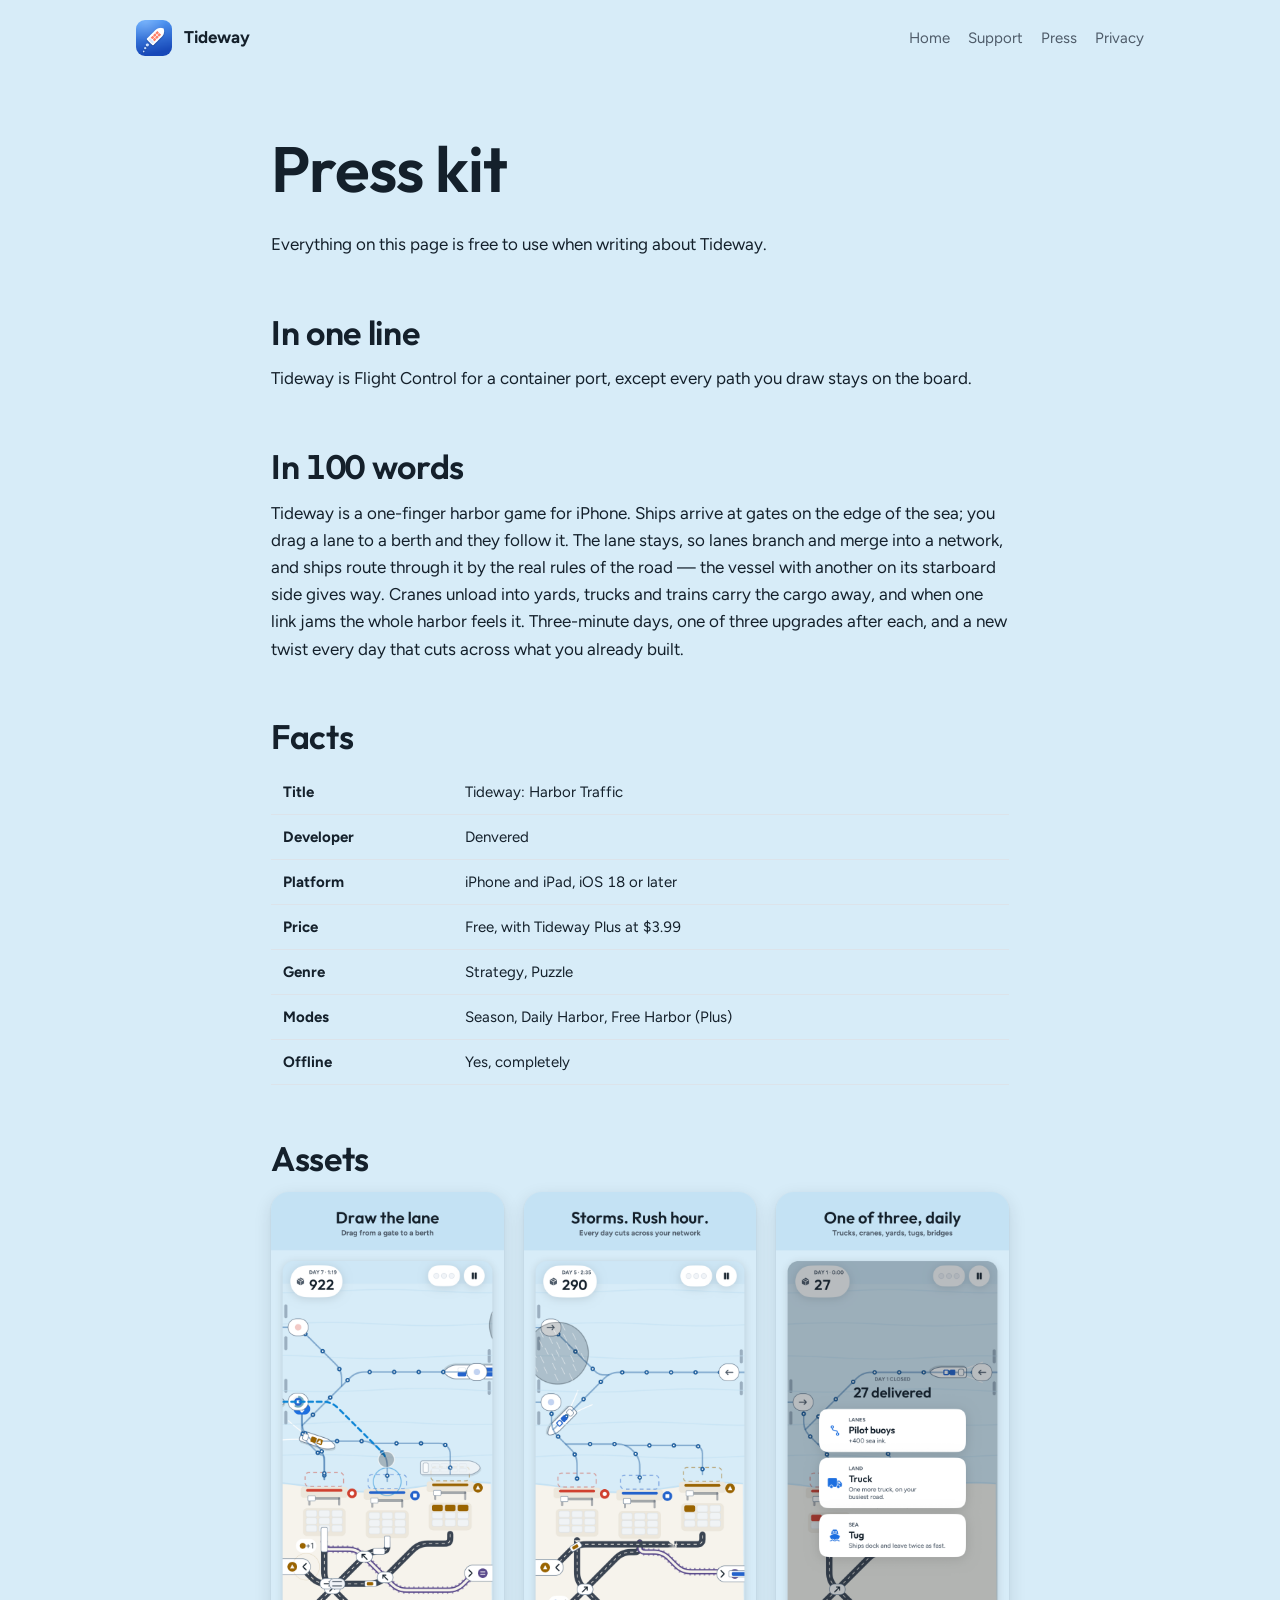
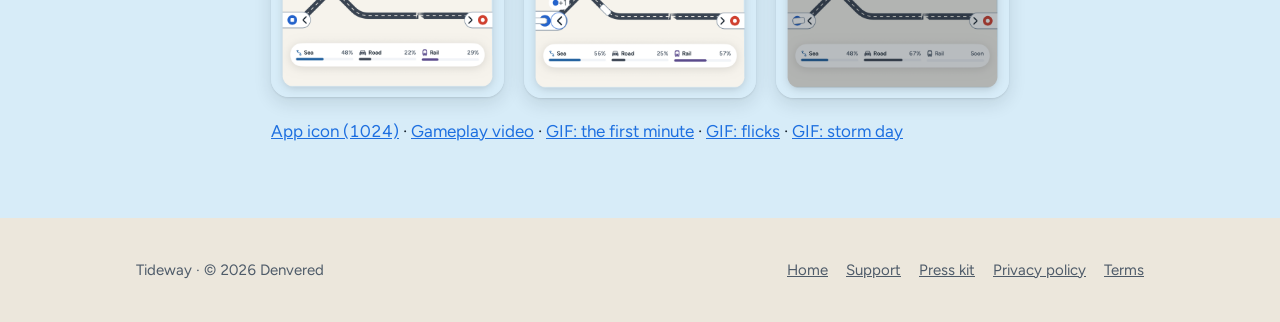
==== press.html @ 01c4c40a "Tideway site: home, support, press, privacy, terms, 404 Static pages in the game's own tokens, Day a" ====
<!doctype html>
<html lang="en">
<head>
<meta charset="utf-8">
<meta name="viewport" content="width=device-width, initial-scale=1">
<title>Press kit — Tideway</title>
<meta name="description" content="Icon, screenshots, GIFs and a 100-word blurb for Tideway.">
<link rel="icon" href="assets/icon.png">
<link rel="canonical" href="https://jakeintech.github.io/tideway-site/press.html">
<meta property="og:type" content="website">
<meta property="og:title" content="Press kit — Tideway">
<meta property="og:description" content="Icon, screenshots, GIFs and a 100-word blurb for Tideway.">
<meta property="og:image" content="https://jakeintech.github.io/tideway-site/assets/og.png">
<meta property="og:url" content="https://jakeintech.github.io/tideway-site/press.html">
<meta name="twitter:card" content="summary_large_image">
<link rel="preconnect" href="https://fonts.googleapis.com">
<link rel="preconnect" href="https://fonts.gstatic.com" crossorigin>
<link rel="stylesheet" href="https://fonts.googleapis.com/css2?family=Outfit:wght@600&family=Figtree:wght@400;600;700&display=swap">
<link rel="stylesheet" href="assets/site.css">

</head>
<body>
<header class="site"><div class="wrap">
  <img src="assets/icon.png" alt="">
  <strong>Tideway</strong>
  <nav>
    <a href="index.html">Home</a>
    <a href="support.html">Support</a>
    <a href="press.html">Press</a>
    <a href="privacy-policy.html">Privacy</a>
  </nav>
</div></header>

<main><section><div class="wrap prose">
<h1>Press kit</h1>
<p>Everything on this page is free to use when writing about Tideway.</p>

<h2>In one line</h2>
<p>Tideway is Flight Control for a container port, except every path you draw stays
on the board.</p>

<h2>In 100 words</h2>
<p>Tideway is a one-finger harbor game for iPhone. Ships arrive at gates on the
edge of the sea; you drag a lane to a berth and they follow it. The lane stays, so
lanes branch and merge into a network, and ships route through it by the real rules
of the road &mdash; the vessel with another on its starboard side gives way. Cranes
unload into yards, trucks and trains carry the cargo away, and when one link jams
the whole harbor feels it. Three-minute days, one of three upgrades after each, and
a new twist every day that cuts across what you already built.</p>

<h2>Facts</h2>
<table class="data">
  <tr><th>Title</th><td>Tideway: Harbor Traffic</td></tr>
  <tr><th>Developer</th><td>Denvered</td></tr>
  <tr><th>Platform</th><td>iPhone and iPad, iOS 18 or later</td></tr>
  <tr><th>Price</th><td>Free, with Tideway Plus at $3.99</td></tr>
  <tr><th>Genre</th><td>Strategy, Puzzle</td></tr>
  <tr><th>Modes</th><td>Season, Daily Harbor, Free Harbor (Plus)</td></tr>
  <tr><th>Offline</th><td>Yes, completely</td></tr>
</table>

<h2>Assets</h2>
<div class="shots">
  <img src="assets/01_draw_lanes.png" alt="Drawing a lane" loading="lazy">
  <img src="assets/03_every_day.png" alt="A storm crossing the harbor" loading="lazy">
  <img src="assets/05_upgrades.png" alt="Three upgrade cards at the end of a day" loading="lazy">
</div>
<p style="margin-top:20px">
  <a href="assets/icon.png">App icon (1024)</a> &middot;
  <a href="assets/loop.mp4">Gameplay video</a> &middot;
  <a href="press/tideway_1_first_minute.gif">GIF: the first minute</a> &middot;
  <a href="press/tideway_3_flicks.gif">GIF: flicks</a> &middot;
  <a href="press/tideway_4_storm.gif">GIF: storm day</a>
</p>
</div></section></main>
<footer class="site"><div class="wrap">
  <span>Tideway &middot; &copy; 2026 Denvered</span>
  <nav>
    <a href="index.html">Home</a>
    <a href="support.html">Support</a>
    <a href="press.html">Press kit</a>
    <a href="privacy-policy.html">Privacy policy</a>
    <a href="terms-of-service.html">Terms</a>
  </nav>
</div></footer>
</body>
</html>
---- assets/site.css ----
/* Tideway site — the game's own tokens. Day and Night. */
:root {
  --sea: #D7ECF8; --sea-2: #C4E2F4; --land: #F6F3EC; --land-2: #ECE7DC;
  --panel: #FFFFFF; --panel-2: #F1F4F8; --ink: #14202B; --muted: #4E5B69;
  --divider: #DCE3EA; --brand: #1D6FE0; --on-brand: #FFFFFF;
  --coral: #D0402F; --azure: #2463CC; --amber: #9A6400; --mint: #0A7F60;
  --radius-md: 18px; --radius-lg: 24px; --radius-pill: 999px;
  --shadow: 0 6px 18px rgba(20,32,43,.12), 0 1px 2px rgba(20,32,43,.10);
}
@media (prefers-color-scheme: dark) {
  :root:not([data-theme="light"]) {
    --sea: #0C1B2A; --sea-2: #12263A; --land: #121A23; --land-2: #1A2430;
    --panel: #18222D; --panel-2: #202B37; --ink: #EEF3F8; --muted: #A7B4C2;
    --divider: #2C3845; --brand: #5B9BFF; --on-brand: #0C1B2A;
    --coral: #FF7A68; --azure: #6FA3FF; --amber: #F2B23A; --mint: #43D3A6;
    --shadow: 0 6px 18px rgba(0,0,0,.45), 0 1px 2px rgba(0,0,0,.50);
  }
}
:root[data-theme="dark"] {
  --sea: #0C1B2A; --sea-2: #12263A; --land: #121A23; --land-2: #1A2430;
  --panel: #18222D; --panel-2: #202B37; --ink: #EEF3F8; --muted: #A7B4C2;
  --divider: #2C3845; --brand: #5B9BFF; --on-brand: #0C1B2A;
  --coral: #FF7A68; --azure: #6FA3FF; --amber: #F2B23A; --mint: #43D3A6;
}
* { box-sizing: border-box; }
html { -webkit-text-size-adjust: 100%; }
body {
  margin: 0; background: var(--sea); color: var(--ink);
  font: 400 17px/1.6 "Figtree", -apple-system, BlinkMacSystemFont, system-ui, sans-serif;
  font-variant-numeric: tabular-nums;
}
.wrap { max-width: 1040px; margin: 0 auto; padding: 0 16px; }
h1, h2, h3 { font-family: "Outfit", -apple-system, system-ui, sans-serif; font-weight: 600; letter-spacing: -.01em; line-height: 1.15; margin: 0 0 .4em; }
h1 { font-size: clamp(40px, 7vw, 64px); }
h2 { font-size: clamp(26px, 4vw, 34px); margin-top: 0; }
h3 { font-size: 20px; }
p { margin: 0 0 1em; }
a { color: var(--brand); }
.eyebrow { font-size: 11px; font-weight: 700; letter-spacing: .08em; text-transform: uppercase; color: var(--muted); margin-bottom: 8px; }
header.site { padding: 20px 0; }
header.site .wrap { display: flex; align-items: center; gap: 12px; }
header.site img { width: 36px; height: 36px; border-radius: 9px; }
header.site nav { margin-left: auto; display: flex; gap: 18px; font-size: 15px; }
header.site nav a { color: var(--muted); text-decoration: none; }
header.site nav a:hover { color: var(--ink); }
.hero { padding: 24px 0 56px; }
.hero .wrap { display: grid; grid-template-columns: 1.1fr .9fr; gap: 40px; align-items: center; }
.hero p.lede { font-size: 20px; color: var(--muted); max-width: 30ch; }
.hero video { width: 100%; max-width: 320px; border-radius: 28px; box-shadow: var(--shadow); display: block; margin-left: auto; background: var(--sea-2); }
.badges { display: flex; gap: 12px; flex-wrap: wrap; align-items: center; margin-top: 24px; }
.btn { display: inline-flex; align-items: center; justify-content: center; min-height: 50px; padding: 0 24px; border-radius: var(--radius-pill); background: var(--brand); color: var(--on-brand); font-weight: 600; text-decoration: none; }
.btn.secondary { background: var(--panel-2); color: var(--ink); }
.note { font-size: 15px; color: var(--muted); }
section { padding: 56px 0; }
section.land { background: var(--land); }
.shots { display: grid; grid-template-columns: repeat(3, 1fr); gap: 20px; }
.shots img { width: 100%; border-radius: var(--radius-md); box-shadow: var(--shadow); display: block; }
.grid { display: grid; grid-template-columns: repeat(2, 1fr); gap: 20px; }
.card { background: var(--panel); border-radius: var(--radius-md); padding: 24px; box-shadow: var(--shadow); }
.card h3 { margin-bottom: .3em; }
.card p { margin: 0; color: var(--muted); }
.stats { display: grid; grid-template-columns: repeat(4, 1fr); gap: 16px; text-align: center; }
.stats .n { font-family: "Outfit", system-ui, sans-serif; font-size: 34px; font-weight: 600; display: block; }
.stats .l { font-size: 14px; color: var(--muted); }
.steps { counter-reset: step; list-style: none; padding: 0; margin: 0; display: grid; gap: 16px; }
.steps li { counter-increment: step; display: flex; gap: 14px; align-items: flex-start; }
.steps li::before { content: counter(step); flex: 0 0 32px; height: 32px; border-radius: var(--radius-pill); background: var(--brand); color: var(--on-brand); display: grid; place-items: center; font-weight: 700; font-size: 15px; }
.prose { max-width: 70ch; }
.prose h2 { margin-top: 1.6em; }
.prose ul { padding-left: 1.2em; }
table.data { width: 100%; border-collapse: collapse; font-size: 15px; }
table.data th, table.data td { text-align: left; padding: 10px 12px; border-bottom: 1px solid var(--divider); }
footer.site { background: var(--land-2); padding: 40px 0; font-size: 15px; color: var(--muted); }
footer.site .wrap { display: flex; flex-wrap: wrap; gap: 18px; align-items: center; }
footer.site nav { margin-left: auto; display: flex; gap: 18px; flex-wrap: wrap; }
footer.site a { color: var(--muted); }
:focus-visible { outline: 3px solid var(--ink); outline-offset: 2px; border-radius: 6px; }
@media (max-width: 860px) {
  .hero .wrap { grid-template-columns: 1fr; }
  .hero video { margin: 0 auto; }
  .shots { grid-template-columns: 1fr 1fr; }
  .grid { grid-template-columns: 1fr; }
  .stats { grid-template-columns: 1fr 1fr; }
}
@media (prefers-reduced-motion: reduce) { * { animation: none !important; transition: none !important; } }

/* Narrow screens: let the header wrap instead of pushing the nav off the edge. */
@media (max-width: 620px) {
  header.site .wrap { flex-wrap: wrap; row-gap: 10px; }
  header.site nav { margin-left: 0; width: 100%; gap: 14px; font-size: 15px; }
  .shots { grid-template-columns: 1fr; }
  .stats { grid-template-columns: 1fr 1fr; gap: 24px; }
}
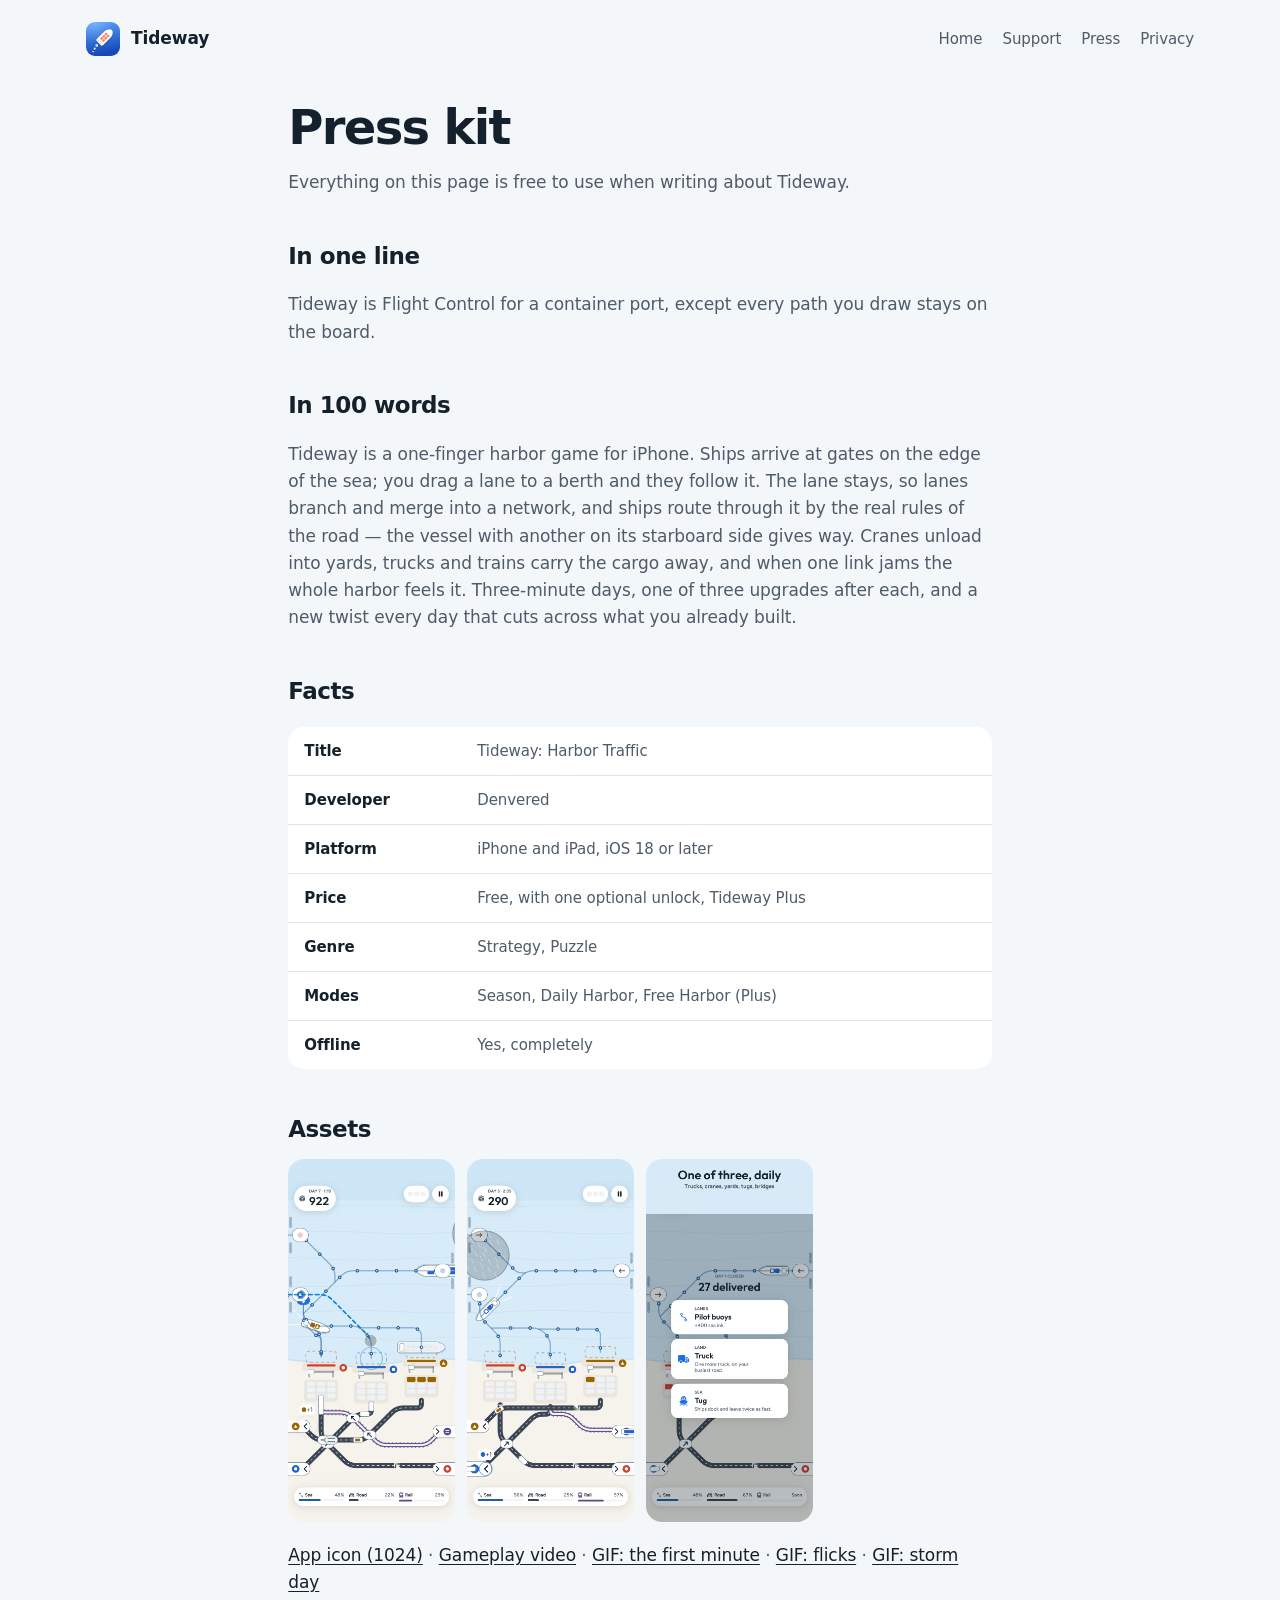
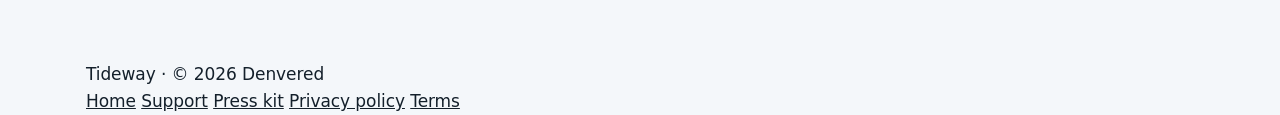
==== commit be0b25d3: "Tideway is on the App Store: live download link, no fixed price" ====
--- a/press.html
+++ b/press.html
@@ -53,7 +53,7 @@
   <tr><th>Title</th><td>Tideway: Harbor Traffic</td></tr>
   <tr><th>Developer</th><td>Denvered</td></tr>
   <tr><th>Platform</th><td>iPhone and iPad, iOS 18 or later</td></tr>
-  <tr><th>Price</th><td>Free, with Tideway Plus at $3.99</td></tr>
+  <tr><th>Price</th><td>Free, with one optional unlock, Tideway Plus</td></tr>
   <tr><th>Genre</th><td>Strategy, Puzzle</td></tr>
   <tr><th>Modes</th><td>Season, Daily Harbor, Free Harbor (Plus)</td></tr>
   <tr><th>Offline</th><td>Yes, completely</td></tr>
--- a/assets/site.css
+++ b/assets/site.css
@@ -1,93 +1,245 @@
-/* Tideway site — the game's own tokens. Day and Night. */
+/* Tideway site.
+   The app's own two themes, from Tideway/design/tokens.json: Day is pale sea and warm land,
+   Night is #0C1B2A water with the cargo colours at full strength. The marketing art is cut
+   from the Night theme, because the Day crop had every value within a few points of every
+   other and read as a blue smear at card size.
+   One family, Inter Tight: 500 for text, 800 for titles and numerals. No borders, no
+   shadows; blocks are flat fills with a 26px radius. The primary button is ink, never brand
+   blue, so the one blue thing on the page is the harbour.
+   Worst-case text pairs: quiet on ground 5.9:1 (Day) and 7.3:1 (Night); ink on surface
+   14.8:1 and 13.1:1. No text is ever set on a cargo colour. */
+
 :root {
-  --sea: #D7ECF8; --sea-2: #C4E2F4; --land: #F6F3EC; --land-2: #ECE7DC;
-  --panel: #FFFFFF; --panel-2: #F1F4F8; --ink: #14202B; --muted: #4E5B69;
-  --divider: #DCE3EA; --brand: #1D6FE0; --on-brand: #FFFFFF;
-  --coral: #D0402F; --azure: #2463CC; --amber: #9A6400; --mint: #0A7F60;
-  --radius-md: 18px; --radius-lg: 24px; --radius-pill: 999px;
-  --shadow: 0 6px 18px rgba(20,32,43,.12), 0 1px 2px rgba(20,32,43,.10);
-}
+  --ground: #F4F7FA;
+  --surface: #FFFFFF;
+  --ink: #14202B;
+  --quiet: #4E5B69;
+  --btn: #14202B;
+  --on-btn: #FFFFFF;
+  --line: rgba(20, 32, 43, 0.12);
+  --sea: #D7ECF8;
+  --land: #F6F3EC;
+  --coral: #D0402F;
+  --azure: #2463CC;
+  --amber: #9A6400;
+  --mint: #0A7F60;
+  --brand: #1D6FE0;
+  --sans: "Inter Tight", "Inter", system-ui, -apple-system, "Helvetica Neue", Arial, sans-serif;
+  --radius: 26px;
+  --radius-sm: 16px;
+  --gutter: 16px;
+  --wide: 1140px;
+  --text: 720px;
+  color-scheme: light;
+}
+
 @media (prefers-color-scheme: dark) {
-  :root:not([data-theme="light"]) {
-    --sea: #0C1B2A; --sea-2: #12263A; --land: #121A23; --land-2: #1A2430;
-    --panel: #18222D; --panel-2: #202B37; --ink: #EEF3F8; --muted: #A7B4C2;
-    --divider: #2C3845; --brand: #5B9BFF; --on-brand: #0C1B2A;
-    --coral: #FF7A68; --azure: #6FA3FF; --amber: #F2B23A; --mint: #43D3A6;
-    --shadow: 0 6px 18px rgba(0,0,0,.45), 0 1px 2px rgba(0,0,0,.50);
+  :root {
+    --ground: #0C1B2A;
+    --surface: #18222D;
+    --ink: #EEF3F8;
+    --quiet: #A7B4C2;
+    --btn: #EEF3F8;
+    --on-btn: #0C1B2A;
+    --line: rgba(238, 243, 248, 0.14);
+    --sea: #12263A;
+    --land: #1A242E;
+    --coral: #FF7A68;
+    --azure: #6FA3FF;
+    --amber: #F2B23A;
+    --mint: #43D3A6;
+    --brand: #5B9BFF;
+    color-scheme: dark;
   }
 }
-:root[data-theme="dark"] {
-  --sea: #0C1B2A; --sea-2: #12263A; --land: #121A23; --land-2: #1A2430;
-  --panel: #18222D; --panel-2: #202B37; --ink: #EEF3F8; --muted: #A7B4C2;
-  --divider: #2C3845; --brand: #5B9BFF; --on-brand: #0C1B2A;
-  --coral: #FF7A68; --azure: #6FA3FF; --amber: #F2B23A; --mint: #43D3A6;
-}
+
 * { box-sizing: border-box; }
+
 html { -webkit-text-size-adjust: 100%; }
+
 body {
-  margin: 0; background: var(--sea); color: var(--ink);
-  font: 400 17px/1.6 "Figtree", -apple-system, BlinkMacSystemFont, system-ui, sans-serif;
-  font-variant-numeric: tabular-nums;
-}
-.wrap { max-width: 1040px; margin: 0 auto; padding: 0 16px; }
-h1, h2, h3 { font-family: "Outfit", -apple-system, system-ui, sans-serif; font-weight: 600; letter-spacing: -.01em; line-height: 1.15; margin: 0 0 .4em; }
-h1 { font-size: clamp(40px, 7vw, 64px); }
-h2 { font-size: clamp(26px, 4vw, 34px); margin-top: 0; }
-h3 { font-size: 20px; }
-p { margin: 0 0 1em; }
-a { color: var(--brand); }
-.eyebrow { font-size: 11px; font-weight: 700; letter-spacing: .08em; text-transform: uppercase; color: var(--muted); margin-bottom: 8px; }
-header.site { padding: 20px 0; }
-header.site .wrap { display: flex; align-items: center; gap: 12px; }
-header.site img { width: 36px; height: 36px; border-radius: 9px; }
-header.site nav { margin-left: auto; display: flex; gap: 18px; font-size: 15px; }
-header.site nav a { color: var(--muted); text-decoration: none; }
+  margin: 0;
+  background: var(--ground);
+  color: var(--ink);
+  font: 500 17px/1.6 var(--sans);
+  letter-spacing: -0.005em;
+}
+
+img, svg, video { max-width: 100%; height: auto; display: block; }
+
+a { color: inherit; }
+
+.wrap { width: 100%; max-width: var(--wide); margin: 0 auto; padding: 0 var(--gutter); }
+
+.skip {
+  position: absolute; left: -9999px; top: 0; background: var(--btn); color: var(--on-btn);
+  padding: 12px 20px; border-radius: 0 0 var(--radius-sm) 0; z-index: 10;
+}
+.skip:focus { left: 0; }
+
+:focus-visible { outline: 3px solid var(--brand); outline-offset: 3px; border-radius: 6px; }
+
+/* Header */
+.site-head {
+  display: flex; align-items: center; justify-content: space-between;
+  gap: 16px; padding-top: 22px; padding-bottom: 22px;
+}
+.brand { display: flex; align-items: center; gap: 11px; text-decoration: none; font-weight: 800; }
+.brand img { width: 34px; height: 34px; border-radius: 9px; }
+.site-nav { display: flex; gap: 22px; font-size: 15px; }
+.site-nav a { color: var(--quiet); text-decoration: none; }
+.site-nav a:hover { color: var(--ink); }
+@media (max-width: 640px) { .site-nav { display: none; } }
+
+/* Hero */
+.hero { padding: 26px 0 54px; }
+.hero-grid { display: grid; gap: 40px; grid-template-columns: minmax(0, 1fr); align-items: center; }
+@media (min-width: 900px) { .hero-grid { grid-template-columns: 1fr 1.08fr; gap: 56px; } }
+
+.label {
+  margin: 0 0 14px; font-size: 12px; font-weight: 800; letter-spacing: 0.1em;
+  text-transform: uppercase; color: var(--quiet);
+}
+
+h1 {
+  margin: 0 0 20px; font-weight: 800; letter-spacing: -0.035em; line-height: 0.98;
+  font-size: clamp(42px, 8.2vw, 76px);
+}
+h1 .line { display: block; }
+
+.lede { margin: 0 0 26px; font-size: clamp(17px, 2.1vw, 20px); color: var(--quiet); max-width: 46ch; }
+.nb { white-space: nowrap; }
+
+.cta { display: flex; flex-wrap: wrap; gap: 12px; align-items: center; }
+.btn {
+  display: inline-block; background: var(--btn); color: var(--on-btn); text-decoration: none;
+  font-weight: 800; font-size: 16px; padding: 15px 28px; border-radius: 999px;
+}
+.btn.ghost { background: transparent; color: var(--ink); box-shadow: inset 0 0 0 2px var(--line); }
+.soon {
+  display: inline-flex; align-items: center; gap: 9px; color: var(--quiet); font-size: 15px;
+  background: var(--surface); padding: 14px 20px; border-radius: 999px;
+}
+.fine { margin: 20px 0 0; font-size: 14px; color: var(--quiet); max-width: 54ch; }
+
+figure { margin: 0; }
+.art-frame { background: var(--surface); border-radius: var(--radius); overflow: hidden; }
+.art-frame img { width: 100%; }
+figcaption { margin-top: 10px; font-size: 13px; font-weight: 600; color: var(--quiet); }
+
+/* Stats */
+.stats {
+  list-style: none; margin: 0; padding: 0;
+  display: grid; gap: 10px; grid-template-columns: repeat(2, minmax(0, 1fr));
+}
+@media (min-width: 720px) { .stats { grid-template-columns: repeat(5, minmax(0, 1fr)); } }
+.stat {
+  background: var(--surface); border-radius: var(--radius-sm); padding: 18px 20px;
+  display: flex; flex-direction: column; gap: 2px;
+}
+.stat .lab { font-size: 13px; color: var(--quiet); font-weight: 600; }
+.stat .num { font-size: 30px; font-weight: 800; letter-spacing: -0.03em; }
+
+/* Sections */
+.section { padding: 56px 0; }
+.section h2 {
+  margin: 0 0 10px; font-weight: 800; letter-spacing: -0.03em; line-height: 1.04;
+  font-size: clamp(28px, 4.4vw, 42px);
+}
+.section .sub { margin: 0 0 30px; color: var(--quiet); max-width: var(--text); font-size: 18px; }
+
+.cards { display: grid; gap: 14px; grid-template-columns: minmax(0, 1fr); }
+@media (min-width: 760px) { .cards.three { grid-template-columns: repeat(3, minmax(0, 1fr)); } }
+@media (min-width: 760px) { .cards.two { grid-template-columns: repeat(2, minmax(0, 1fr)); } }
+.card { background: var(--surface); border-radius: var(--radius); padding: 26px; }
+.card h3 { margin: 0 0 8px; font-size: 20px; font-weight: 800; letter-spacing: -0.02em; }
+.card p { margin: 0; color: var(--quiet); font-size: 16px; }
+.card .step {
+  display: inline-flex; align-items: center; justify-content: center;
+  width: 30px; height: 30px; border-radius: 999px; background: var(--ink); color: var(--ground);
+  font-weight: 800; font-size: 15px; margin-bottom: 14px;
+}
+
+/* The week */
+.days { display: grid; gap: 10px; grid-template-columns: minmax(0, 1fr); }
+@media (min-width: 760px) { .days { grid-template-columns: repeat(2, minmax(0, 1fr)); } }
+.day { background: var(--surface); border-radius: var(--radius-sm); padding: 20px 22px; }
+.day .n { font-size: 12px; font-weight: 800; letter-spacing: 0.1em; text-transform: uppercase; color: var(--quiet); }
+.day h3 { margin: 4px 0 10px; font-size: 20px; font-weight: 800; letter-spacing: -0.02em; }
+.tags { display: flex; flex-wrap: wrap; gap: 7px; list-style: none; margin: 0; padding: 0; }
+.tags li {
+  font-size: 13px; font-weight: 600; color: var(--quiet);
+  background: var(--ground); padding: 6px 12px; border-radius: 999px;
+}
+.day.overtime { background: var(--ink); color: var(--ground); }
+.day.overtime .n, .day.overtime .tags li { color: var(--ground); }
+.day.overtime .tags li { background: rgba(255, 255, 255, 0.12); }
+@media (prefers-color-scheme: dark) {
+  .day.overtime .tags li { background: rgba(0, 0, 0, 0.22); }
+}
+
+/* Cargo */
+.cargo { display: grid; gap: 10px; grid-template-columns: repeat(2, minmax(0, 1fr)); }
+@media (min-width: 760px) { .cargo { grid-template-columns: repeat(4, minmax(0, 1fr)); } }
+.kind { background: var(--surface); border-radius: var(--radius-sm); padding: 20px; }
+.kind .mark { width: 34px; height: 34px; margin-bottom: 12px; }
+.kind .name { font-weight: 800; font-size: 17px; }
+.kind .where { font-size: 14px; color: var(--quiet); }
+
+/* Screens */
+.shots { display: grid; gap: 12px; grid-template-columns: repeat(2, minmax(0, 1fr)); }
+@media (min-width: 760px) { .shots { grid-template-columns: repeat(4, minmax(0, 1fr)); } }
+.shots img { border-radius: var(--radius-sm); background: var(--sea); }
+
+/* Price */
+.price { background: var(--surface); border-radius: var(--radius); padding: 32px; }
+.price h3 { margin: 0 0 6px; font-size: 22px; font-weight: 800; }
+.price ul { margin: 14px 0 0; padding: 0 0 0 20px; color: var(--quiet); }
+.price li { margin: 6px 0; }
+
+/* Closing */
+.closing { padding: 64px 0 24px; text-align: center; }
+.closing h2 { font-size: clamp(30px, 5.6vw, 52px); font-weight: 800; letter-spacing: -0.035em; margin: 0 0 18px; }
+
+/* Footer */
+.site-foot { padding: 34px 0 54px; color: var(--quiet); font-size: 14px; }
+.site-foot nav { display: flex; flex-wrap: wrap; gap: 18px; margin-bottom: 14px; }
+.site-foot a { text-decoration: none; }
+.site-foot a:hover { color: var(--ink); }
+
+@media (prefers-reduced-motion: no-preference) {
+  a, .btn { transition: color 120ms ease, background 120ms ease; }
+}
+
+/* The other pages — press, support, privacy, terms, 404 — carry markup from the first
+   version of this site (header.site, .prose, .data, .note). Replacing the stylesheet
+   without these left all five rendering unstyled, which is the kind of thing nobody
+   notices until someone follows a link from the App Store listing. */
+
+header.site { padding: 22px 0; }
+header.site .wrap { display: flex; align-items: center; gap: 11px; }
+header.site img { width: 34px; height: 34px; border-radius: 9px; }
+header.site strong { font-weight: 800; font-size: 17px; }
+header.site nav { margin-left: auto; display: flex; gap: 20px; font-size: 15px; }
+header.site nav a { color: var(--quiet); text-decoration: none; }
 header.site nav a:hover { color: var(--ink); }
-.hero { padding: 24px 0 56px; }
-.hero .wrap { display: grid; grid-template-columns: 1.1fr .9fr; gap: 40px; align-items: center; }
-.hero p.lede { font-size: 20px; color: var(--muted); max-width: 30ch; }
-.hero video { width: 100%; max-width: 320px; border-radius: 28px; box-shadow: var(--shadow); display: block; margin-left: auto; background: var(--sea-2); }
-.badges { display: flex; gap: 12px; flex-wrap: wrap; align-items: center; margin-top: 24px; }
-.btn { display: inline-flex; align-items: center; justify-content: center; min-height: 50px; padding: 0 24px; border-radius: var(--radius-pill); background: var(--brand); color: var(--on-brand); font-weight: 600; text-decoration: none; }
-.btn.secondary { background: var(--panel-2); color: var(--ink); }
-.note { font-size: 15px; color: var(--muted); }
-section { padding: 56px 0; }
-section.land { background: var(--land); }
-.shots { display: grid; grid-template-columns: repeat(3, 1fr); gap: 20px; }
-.shots img { width: 100%; border-radius: var(--radius-md); box-shadow: var(--shadow); display: block; }
-.grid { display: grid; grid-template-columns: repeat(2, 1fr); gap: 20px; }
-.card { background: var(--panel); border-radius: var(--radius-md); padding: 24px; box-shadow: var(--shadow); }
-.card h3 { margin-bottom: .3em; }
-.card p { margin: 0; color: var(--muted); }
-.stats { display: grid; grid-template-columns: repeat(4, 1fr); gap: 16px; text-align: center; }
-.stats .n { font-family: "Outfit", system-ui, sans-serif; font-size: 34px; font-weight: 600; display: block; }
-.stats .l { font-size: 14px; color: var(--muted); }
-.steps { counter-reset: step; list-style: none; padding: 0; margin: 0; display: grid; gap: 16px; }
-.steps li { counter-increment: step; display: flex; gap: 14px; align-items: flex-start; }
-.steps li::before { content: counter(step); flex: 0 0 32px; height: 32px; border-radius: var(--radius-pill); background: var(--brand); color: var(--on-brand); display: grid; place-items: center; font-weight: 700; font-size: 15px; }
-.prose { max-width: 70ch; }
-.prose h2 { margin-top: 1.6em; }
-.prose ul { padding-left: 1.2em; }
-table.data { width: 100%; border-collapse: collapse; font-size: 15px; }
-table.data th, table.data td { text-align: left; padding: 10px 12px; border-bottom: 1px solid var(--divider); }
-footer.site { background: var(--land-2); padding: 40px 0; font-size: 15px; color: var(--muted); }
-footer.site .wrap { display: flex; flex-wrap: wrap; gap: 18px; align-items: center; }
-footer.site nav { margin-left: auto; display: flex; gap: 18px; flex-wrap: wrap; }
-footer.site a { color: var(--muted); }
-:focus-visible { outline: 3px solid var(--ink); outline-offset: 2px; border-radius: 6px; }
-@media (max-width: 860px) {
-  .hero .wrap { grid-template-columns: 1fr; }
-  .hero video { margin: 0 auto; }
-  .shots { grid-template-columns: 1fr 1fr; }
-  .grid { grid-template-columns: 1fr; }
-  .stats { grid-template-columns: 1fr 1fr; }
-}
-@media (prefers-reduced-motion: reduce) { * { animation: none !important; transition: none !important; } }
-
-/* Narrow screens: let the header wrap instead of pushing the nav off the edge. */
-@media (max-width: 620px) {
-  header.site .wrap { flex-wrap: wrap; row-gap: 10px; }
-  header.site nav { margin-left: 0; width: 100%; gap: 14px; font-size: 15px; }
-  .shots { grid-template-columns: 1fr; }
-  .stats { grid-template-columns: 1fr 1fr; gap: 24px; }
-}
+
+.prose { max-width: 68ch; padding-bottom: 48px; }
+.prose h1 { font-size: clamp(32px, 5.4vw, 48px); margin: 26px 0 18px; }
+.prose h2 { font-size: 23px; font-weight: 800; letter-spacing: -0.02em; margin: 1.8em 0 0.5em; }
+.prose h3 { font-size: 19px; font-weight: 800; margin: 1.5em 0 0.4em; }
+.prose p, .prose li { color: var(--quiet); }
+.prose a { color: var(--ink); text-underline-offset: 3px; }
+.prose ul, .prose ol { padding-left: 1.2em; }
+.prose code { font-size: 0.92em; background: var(--surface); padding: 2px 6px; border-radius: 6px; }
+
+.note { font-size: 15px; color: var(--quiet); }
+
+.data {
+  width: 100%; border-collapse: collapse; margin: 18px 0; font-size: 15px;
+  background: var(--surface); border-radius: var(--radius-sm); overflow: hidden;
+}
+.data th, .data td { text-align: left; padding: 12px 16px; border-bottom: 1px solid var(--line); }
+.data th { font-weight: 800; }
+.data tr:last-child th, .data tr:last-child td { border-bottom: 0; }
+.data td { color: var(--quiet); }
